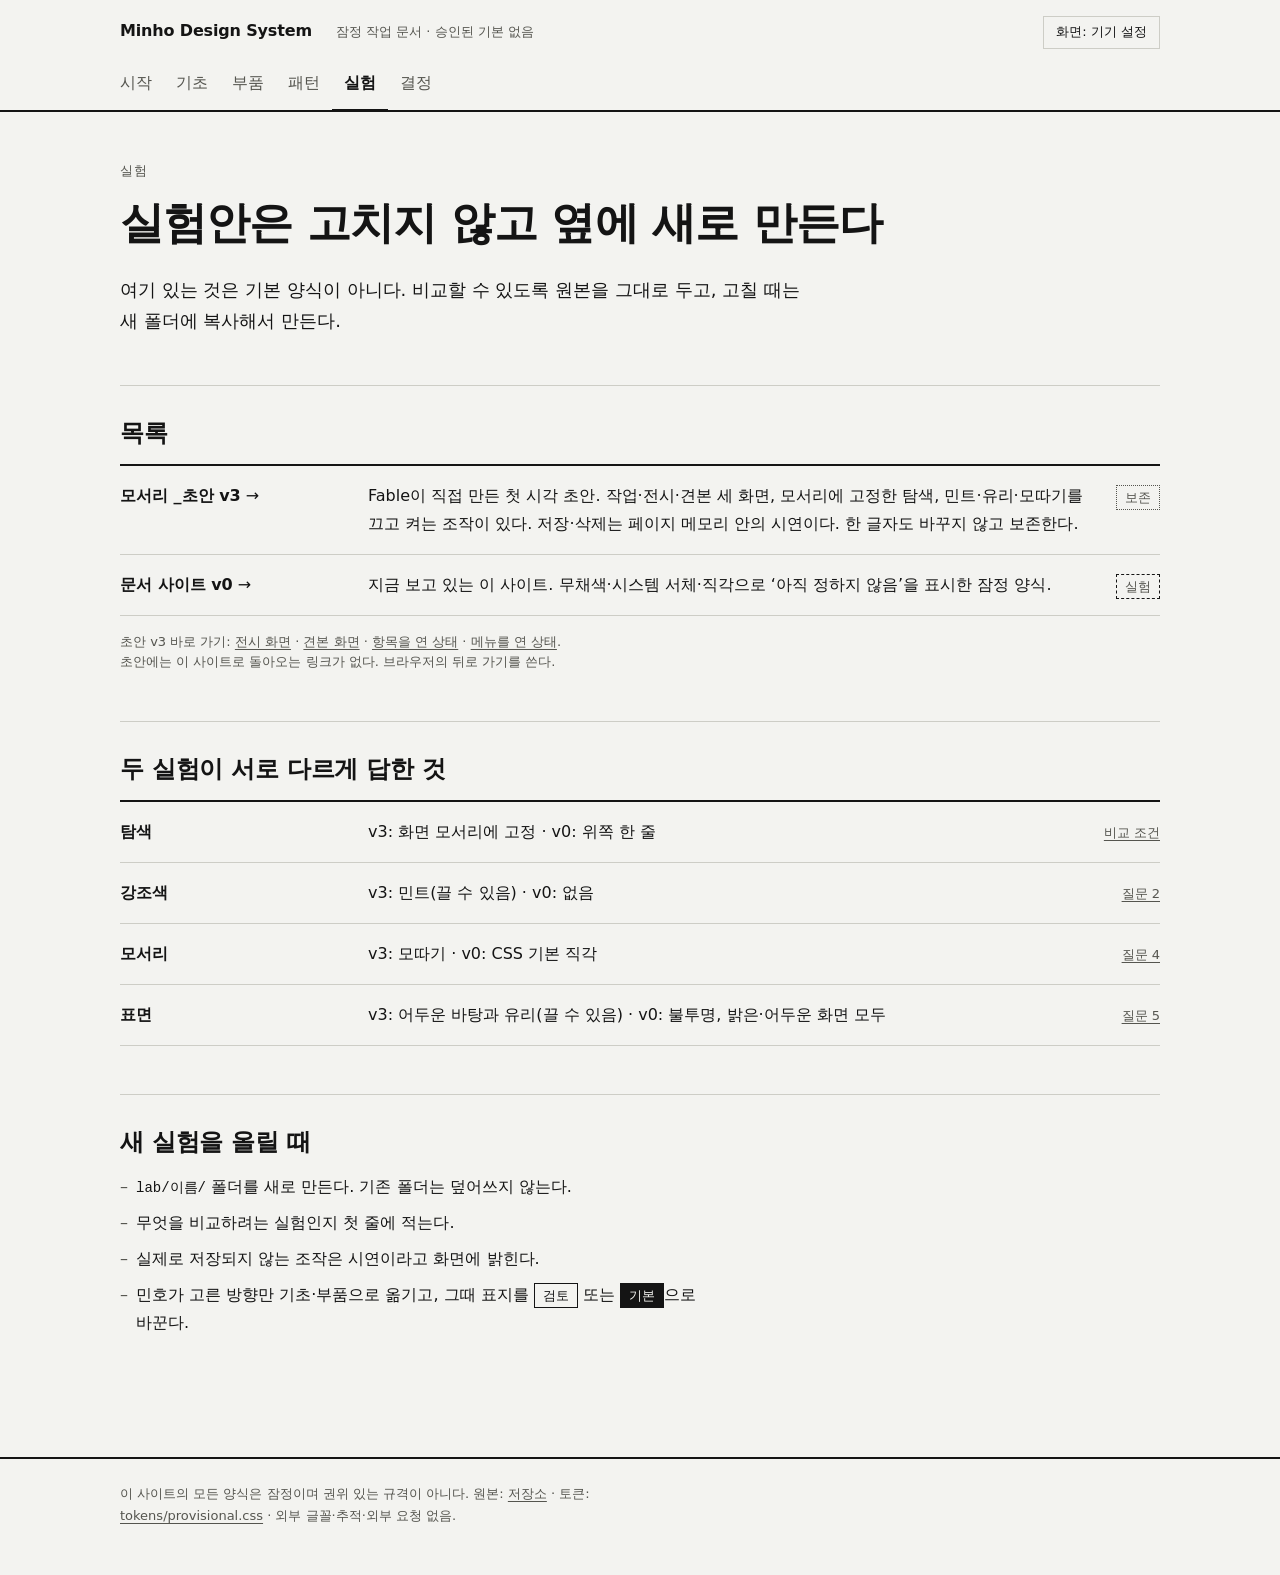
==== lab/index.html @ 37217872 "Add provisional documentation site foundation and Socratic decision questions Static HTML/CSS/JS sit" ====
<!doctype html>
<html lang="ko">
<head>
  <meta charset="utf-8">
  <meta name="viewport" content="width=device-width, initial-scale=1">
  <title>실험 · Minho Design System</title>
  <meta name="description" content="민호의 개인 디자인 시스템 작업장. 웹페이지 설계 논리를 잠정 토큰으로 직접 시험한다. 승인된 기본 양식 없음.">
  <meta name="robots" content="noindex">
  <link rel="stylesheet" href="../tokens/provisional.css">
  <link rel="stylesheet" href="../assets/site.css">
  <script>try{var t=localStorage.getItem('mds.theme');if(t)document.documentElement.setAttribute('data-theme',t)}catch(e){}</script>
</head>
<body>
  <a class="skip" href="#main">본문으로 건너뛰기</a>
  <header class="site-head">
    <div class="wrap">
      <a class="brand" href="../">Minho Design System</a>
      <span class="brand-note">잠정 작업 문서 · 승인된 기본 없음</span>
      <button type="button" class="theme-btn" data-theme-btn hidden>화면: 기기 설정</button>
      <nav class="site-nav" aria-label="주요 탐색">
        <ul>
          <li><a href="../">시작</a></li>
          <li><a href="../foundations/">기초</a></li>
          <li><a href="../components/">부품</a></li>
          <li><a href="../patterns/">패턴</a></li>
          <li><a href="../lab/" aria-current="page">실험</a></li>
          <li><a href="../decisions/">결정</a></li>
        </ul>
      </nav>
    </div>
  </header>
  <main id="main">
    <div class="wrap">
      <div class="page-head">
        <p class="eyebrow">실험</p>
        <h1>실험안은 고치지 않고 옆에 새로 만든다</h1>
        <p class="lead">여기 있는 것은 기본 양식이 아니다. 비교할 수 있도록 원본을 그대로 두고, 고칠 때는 새 폴더에 복사해서 만든다.</p>
      </div>

      <section aria-labelledby="h-list">
        <h2 id="h-list">목록</h2>
        <ul class="rows">
          <li><a class="k" href="fable-v3/">모서리 _초안 v3</a><span class="d">Fable이 직접 만든 첫 시각 초안. 작업·전시·견본 세 화면, 모서리에 고정한 탐색, 민트·유리·모따기를 끄고 켜는 조작이 있다. 저장·삭제는 페이지 메모리 안의 시연이다. 한 글자도 바꾸지 않고 보존한다.</span><span class="v"><span class="status" data-s="keep">보존</span></span></li>
          <li><a class="k" href="../">문서 사이트 v0</a><span class="d">지금 보고 있는 이 사이트. 무채색·시스템 서체·직각으로 ‘아직 정하지 않음’을 표시한 잠정 양식.</span><span class="v"><span class="status" data-s="lab">실험</span></span></li>
        </ul>
        <p class="note">초안 v3 바로 가기: <a href="fable-v3/#stage">전시 화면</a> · <a href="fable-v3/#spec">견본 화면</a> · <a href="fable-v3/#open">항목을 연 상태</a> · <a href="fable-v3/#menu">메뉴를 연 상태</a>. 초안에는 이 사이트로 돌아오는 링크가 없다. 브라우저의 뒤로 가기를 쓴다.</p>
      </section>

      <section aria-labelledby="h-diff">
        <h2 id="h-diff">두 실험이 서로 다르게 답한 것</h2>
        <ul class="rows">
          <li><span class="k">탐색</span><span class="d">v3: 화면 모서리에 고정 · v0: 위쪽 한 줄</span><span class="v"><a href="../patterns/#h-nav">비교 조건</a></span></li>
          <li><span class="k">강조색</span><span class="d">v3: 민트(끌 수 있음) · v0: 없음</span><span class="v"><a href="../decisions/#q2">질문 2</a></span></li>
          <li><span class="k">모서리</span><span class="d">v3: 모따기 · v0: CSS 기본 직각</span><span class="v"><a href="../decisions/#q4">질문 4</a></span></li>
          <li><span class="k">표면</span><span class="d">v3: 어두운 바탕과 유리(끌 수 있음) · v0: 불투명, 밝은·어두운 화면 모두</span><span class="v"><a href="../decisions/#q5">질문 5</a></span></li>
        </ul>
      </section>

      <section aria-labelledby="h-rule">
        <h2 id="h-rule">새 실험을 올릴 때</h2>
        <div class="prose"><ul>
          <li><code>lab/이름/</code> 폴더를 새로 만든다. 기존 폴더는 덮어쓰지 않는다.</li>
          <li>무엇을 비교하려는 실험인지 첫 줄에 적는다.</li>
          <li>실제로 저장되지 않는 조작은 시연이라고 화면에 밝힌다.</li>
          <li>민호가 고른 방향만 기초·부품으로 옮기고, 그때 표지를 <span class="status" data-s="review">검토</span> 또는 <span class="status" data-s="base">기본</span>으로 바꾼다.</li>
        </ul></div>
      </section>
    </div>
  </main>
  <footer class="site-foot">
    <div class="wrap">
      <p>이 사이트의 모든 양식은 잠정이며 권위 있는 규격이 아니다. 원본: <a href="https://github.com/smh2287/minho-design-system">저장소</a> · 토큰: <a href="../tokens/provisional.css">tokens/provisional.css</a> · 외부 글꼴·추적·외부 요청 없음.</p>
    </div>
  </footer>
  <script src="../assets/site.js"></script>
</body>
</html>
---- tokens/provisional.css ----
/* 잠정 토큰 — 상태: 실험. 승인된 값이 아니다.
   문서 사이트가 이 파일을 직접 읽는다. 값을 바꾸면 사이트 전체가 함께 바뀐다.
   역할 이름은 유지하고 값만 시험한다. 강조색·모서리 형태·서체는 아직 결정하지 않았다. */
:root {
  color-scheme: light dark;

  /* 색 역할 (밝은 화면) — 무채색만. 강조색 역할은 비워 둔다. */
  --c-bg: #f3f3f0;
  --c-surface: #ffffff;
  --c-text: #141414;
  --c-text-2: #55554f;
  --c-line: #cdcdc6;
  --c-line-strong: #141414;
  --c-hover: #e8e8e3;
  --c-focus: #141414;

  /* 글자 — 시스템 서체. 후보 서체(넓은 라틴 제목체·Montserrat)는 적용하지 않았다. */
  --font-sans: system-ui, -apple-system, "Segoe UI", "Apple SD Gothic Neo", "Malgun Gothic", "Noto Sans KR", "Noto Sans CJK KR", sans-serif;
  --font-mono: ui-monospace, "SFMono-Regular", Consolas, "Liberation Mono", monospace;
  --t-display: clamp(1.75rem, 1.1rem + 3.2vw, 2.75rem);
  --t-title: 1.5rem;
  --t-sub: 1.125rem;
  --t-body: 1rem;
  --t-label: 0.8125rem;
  --lh-tight: 1.25;
  --lh-body: 1.75;
  --w-regular: 400;
  --w-strong: 700;
  --measure: 38em;

  /* 간격 — 4px 기준 단계 */
  --s-1: 4px;
  --s-2: 8px;
  --s-3: 12px;
  --s-4: 16px;
  --s-5: 24px;
  --s-6: 32px;
  --s-7: 48px;
  --s-8: 72px;

  /* 선·형태 — 반경 0은 CSS 기본값이며 '직각으로 결정'했다는 뜻이 아니다. */
  --line: 1px;
  --line-strong: 2px;
  --radius: 0;
  --target: 44px;

  /* 움직임 — 상태 연결용 한 단계. reduced-motion에서는 0. */
  --dur: 120ms;
  --ease: cubic-bezier(0.2, 0, 0.2, 1);
}

@media (prefers-color-scheme: dark) {
  :root:not([data-theme="light"]) {
    --c-bg: #151515;
    --c-surface: #1d1d1c;
    --c-text: #ecece8;
    --c-text-2: #a6a69f;
    --c-line: #3b3b37;
    --c-line-strong: #ecece8;
    --c-hover: #272725;
    --c-focus: #ecece8;
  }
}
:root[data-theme="dark"] {
  color-scheme: dark;
  --c-bg: #151515;
  --c-surface: #1d1d1c;
  --c-text: #ecece8;
  --c-text-2: #a6a69f;
  --c-line: #3b3b37;
  --c-line-strong: #ecece8;
  --c-hover: #272725;
  --c-focus: #ecece8;
}
:root[data-theme="light"] { color-scheme: light; }

@media (prefers-reduced-motion: reduce) {
  :root { --dur: 0ms; }
}
---- assets/site.css ----
/* 문서 사이트 양식 — 상태: 실험. tokens/provisional.css의 역할 토큰만 사용한다. */
*, *::before, *::after { box-sizing: border-box; }
html { -webkit-text-size-adjust: 100%; scroll-padding-top: var(--s-6); }
body {
  margin: 0; background: var(--c-bg); color: var(--c-text);
  font: var(--w-regular) var(--t-body)/var(--lh-body) var(--font-sans);
  word-break: keep-all; overflow-wrap: anywhere;
}
h1, h2, h3, p, ul, ol, dl, dd, figure { margin: 0; padding: 0; }
ul, ol { list-style: none; }
a { color: inherit; text-decoration: underline; text-decoration-thickness: 1px; text-underline-offset: 0.2em; }
a:hover { text-decoration-thickness: 2px; }
:focus-visible { outline: var(--line-strong) solid var(--c-focus); outline-offset: 3px; }
button { font: inherit; color: inherit; }
code, .mono { font-family: var(--font-mono); font-size: 0.875em; }
[hidden] { display: none !important; }

.skip { position: absolute; left: var(--s-4); top: -100px; background: var(--c-text); color: var(--c-bg); padding: var(--s-2) var(--s-4); z-index: 10; }
.skip:focus { top: var(--s-2); }

/* 틀: 모든 구역이 같은 왼쪽 정렬축을 쓴다 */
.wrap { max-width: 68rem; margin: 0 auto; padding: 0 var(--s-5); }
@media (max-width: 480px) { .wrap { padding: 0 var(--s-4); } }

.site-head { border-bottom: var(--line-strong) solid var(--c-line-strong); }
.site-head .wrap { display: flex; flex-wrap: wrap; align-items: baseline; gap: var(--s-2) var(--s-5); padding-top: var(--s-4); padding-bottom: 0; }
.brand { font-weight: var(--w-strong); text-decoration: none; letter-spacing: -0.01em; }
.brand-note { font-size: var(--t-label); color: var(--c-text-2); margin-right: auto; }
.theme-btn { background: none; border: var(--line) solid var(--c-line); border-radius: var(--radius); font-size: var(--t-label); padding: var(--s-1) var(--s-3); min-height: 32px; cursor: pointer; }
.theme-btn:hover { background: var(--c-hover); }
.site-nav { flex-basis: 100%; margin: 0 calc(var(--s-3) * -1); }
.site-nav ul { display: flex; flex-wrap: wrap; }
.site-nav a { display: block; padding: var(--s-3); min-height: var(--target); text-decoration: none; color: var(--c-text-2); border-bottom: 3px solid transparent; margin-bottom: -2px; }
.site-nav a:hover { color: var(--c-text); background: var(--c-hover); }
.site-nav a[aria-current="page"] { color: var(--c-text); font-weight: var(--w-strong); border-bottom-color: var(--c-line-strong); }
.site-nav a:focus-visible { outline-offset: -3px; }

main { padding: var(--s-7) 0 var(--s-8); }
.page-head { padding-bottom: var(--s-7); }
.eyebrow { font-size: var(--t-label); color: var(--c-text-2); letter-spacing: 0.04em; margin-bottom: var(--s-3); }
h1 { font-size: var(--t-display); line-height: var(--lh-tight); font-weight: var(--w-strong); letter-spacing: -0.02em; max-width: 22em; text-wrap: balance; }
.lead { font-size: var(--t-sub); max-width: var(--measure); margin-top: var(--s-5); }
section { border-top: var(--line) solid var(--c-line); padding: var(--s-6) 0 var(--s-7); }
section > h2 { font-size: var(--t-title); line-height: var(--lh-tight); letter-spacing: -0.01em; margin-bottom: var(--s-4); display: flex; flex-wrap: wrap; align-items: center; gap: var(--s-3); }
h3 { font-size: var(--t-sub); line-height: var(--lh-tight); margin: var(--s-6) 0 var(--s-3); }
.prose > * + * { margin-top: var(--s-4); }
.prose, .prose p, p.note { max-width: var(--measure); }
.prose ul { list-style: none; }
.prose ul > li { padding-left: var(--s-4); position: relative; }
.prose ul > li::before { content: "–"; position: absolute; left: 0; color: var(--c-text-2); }
.prose ul > li + li { margin-top: var(--s-2); }
.note { color: var(--c-text-2); font-size: var(--t-label); line-height: 1.6; margin-top: var(--s-4); }
strong { font-weight: var(--w-strong); }

/* 상태 표지: 색이 아니라 선의 종류와 채움으로 구별 */
.status { display: inline-block; font-size: var(--t-label); font-weight: var(--w-regular); line-height: 1; padding: 5px var(--s-2); border: var(--line) solid var(--c-text); white-space: nowrap; letter-spacing: 0; vertical-align: middle; }
.status[data-s="lab"] { border-style: dashed; }
.status[data-s="base"] { background: var(--c-text); color: var(--c-bg); }
.status[data-s="keep"] { border-style: dotted; color: var(--c-text-2); border-color: var(--c-text-2); }

/* 정의 행: 이름 | 설명 | 값 */
.rows { border-top: var(--line-strong) solid var(--c-line-strong); }
.rows > li, .rows > div { display: grid; grid-template-columns: minmax(8rem, 14rem) 1fr auto; gap: var(--s-2) var(--s-5); padding: var(--s-4) 0; border-bottom: var(--line) solid var(--c-line); align-items: baseline; }
.rows .k { font-weight: var(--w-strong); }
.rows .v { color: var(--c-text-2); font-size: var(--t-label); text-align: right; }
.rows a.k { text-decoration: none; }
.rows a.k::after { content: " →"; font-weight: var(--w-regular); }
.rows a.k:hover { text-decoration: underline; text-decoration-thickness: 2px; }
@media (max-width: 640px) {
  .rows > li, .rows > div { grid-template-columns: 1fr auto; }
  .rows .d { grid-column: 1 / -1; grid-row: 2; }
}

/* 버튼 */
.btn { display: inline-flex; align-items: center; justify-content: center; min-height: var(--target); padding: 0 var(--s-5); border: var(--line-strong) solid var(--c-line-strong); border-radius: var(--radius); background: var(--c-text); color: var(--c-bg); font-weight: var(--w-strong); cursor: pointer; text-decoration: none; transition: background var(--dur) var(--ease); }
.btn:hover { background: var(--c-text-2); }
.btn.quiet { background: transparent; color: var(--c-text); border-width: var(--line); font-weight: var(--w-regular); }
.btn.quiet:hover { background: var(--c-hover); }
.btn[disabled] { opacity: 1; background: transparent; color: var(--c-text-2); border: var(--line) dashed var(--c-line); cursor: not-allowed; }
.btn-row { display: flex; flex-wrap: wrap; gap: var(--s-3); align-items: center; }

/* 선택 행 + 상세 패널 */
.md { display: grid; grid-template-columns: minmax(0, 5fr) minmax(0, 6fr); gap: var(--s-6); align-items: start; }
.sel-list { border-top: var(--line-strong) solid var(--c-line-strong); }
.sel-row { display: grid; grid-template-columns: var(--s-4) 1fr auto; gap: 0 var(--s-3); width: 100%; min-height: 56px; padding: var(--s-3) var(--s-3) var(--s-3) 0; text-align: left; background: none; border: 0; border-bottom: var(--line) solid var(--c-line); border-left: 4px solid transparent; border-radius: var(--radius); cursor: pointer; align-items: center; transition: background var(--dur) var(--ease); }
.sel-row .mark { grid-row: 1 / 3; text-align: center; visibility: hidden; }
.sel-row .name { font-weight: var(--w-regular); }
.sel-row .sub { grid-column: 2; font-size: var(--t-label); color: var(--c-text-2); line-height: 1.5; }
.sel-row .val { grid-row: 1 / 3; grid-column: 3; }
.sel-row:hover, .sel-row.is-hover { background: var(--c-hover); }
.sel-row:focus-visible, .sel-row.is-focus { outline: var(--line-strong) solid var(--c-focus); outline-offset: -2px; }
.sel-row[aria-current="true"], .sel-row.is-selected { border-left-color: var(--c-line-strong); background: var(--c-surface); }
.sel-row[aria-current="true"] .name, .sel-row.is-selected .name { font-weight: var(--w-strong); }
.sel-row[aria-current="true"] .mark, .sel-row.is-selected .mark { visibility: visible; }
.sel-row[disabled] { cursor: not-allowed; }
.sel-row[disabled] .name, .sel-row[disabled] .sub { color: var(--c-text-2); text-decoration: line-through; text-decoration-thickness: 1px; }
.sel-row[disabled]:hover { background: none; }

.detail { background: var(--c-surface); border: var(--line) solid var(--c-line); border-top: var(--line-strong) solid var(--c-line-strong); padding: var(--s-5); min-height: 16rem; }
.detail h3 { margin-top: 0; display: flex; flex-wrap: wrap; gap: var(--s-3); align-items: center; }
.detail h3:focus-visible { outline-offset: 4px; }
.detail dl { margin-top: var(--s-4); }
.detail dt { font-size: var(--t-label); color: var(--c-text-2); margin-top: var(--s-4); }
.detail .empty { color: var(--c-text-2); }
.detail .close-row { margin-top: var(--s-5); }
.detail-body { animation: enter var(--dur) var(--ease); }
@keyframes enter { from { opacity: 0; transform: translateY(4px); } }
@media (prefers-reduced-motion: reduce) { .detail-body { animation: none; } * { transition-duration: 0ms !important; } }

dialog.sheet { width: 100%; max-width: 100%; max-height: 85dvh; margin: auto 0 0; border: 0; border-top: var(--line-strong) solid var(--c-line-strong); padding: 0; background: var(--c-surface); color: var(--c-text); overflow: auto; }
dialog.sheet::backdrop { background: rgb(0 0 0 / 0.55); }
dialog.sheet .detail { border: 0; min-height: 0; }
@media (max-width: 760px) { .md { grid-template-columns: 1fr; } .md > .detail { display: none; } }

/* 견본 틀 */
.spec-grid { display: grid; grid-template-columns: repeat(3, minmax(0, 1fr)); gap: var(--s-4); margin-top: var(--s-5); }
@media (max-width: 860px) { .spec-grid { grid-template-columns: 1fr; } }
.spec { border: var(--line) solid var(--c-line); background: var(--c-surface); display: flex; flex-direction: column; min-width: 0; }
.spec > header { padding: var(--s-3) var(--s-4); border-bottom: var(--line) solid var(--c-line); font-weight: var(--w-strong); display: flex; gap: var(--s-2); align-items: baseline; }
.spec > header .tag { font-family: var(--font-mono); border: var(--line) solid var(--c-text); padding: 0 6px; font-size: var(--t-label); }
.spec .stage { padding: var(--s-5) var(--s-4); display: grid; gap: var(--s-4); overflow: hidden; }
.spec .cons { padding: var(--s-4); border-top: var(--line) solid var(--c-line); font-size: var(--t-label); line-height: 1.65; margin-top: auto; }
.spec .cons b { display: block; color: var(--c-text-2); font-weight: var(--w-regular); margin-top: var(--s-2); }
.spec .cons b:first-child { margin-top: 0; }
.cap { font-size: var(--t-label); color: var(--c-text-2); line-height: 1.5; }
.narrow { width: 232px; max-width: 100%; border: var(--line) dashed var(--c-line); padding: var(--s-2); overflow: hidden; white-space: nowrap; }

/* Q1 제목 견본 */
.tt { font-size: 1.75rem; line-height: 1.2; }
.tt.wide { text-transform: uppercase; letter-spacing: 0.2em; font-weight: 400; }
.tt.seg { font-weight: 300; letter-spacing: 0; }
.tt.seg b { font-weight: 800; }
.narrow .tt { font-size: 1.375rem; }

/* Q2 강조색 견본 — 민트는 포트폴리오 캡처에서 눈으로 옮긴 근사 후보값 */
.q2 { --mint: #1fe5c5; display: grid; grid-template-columns: 1fr 1fr; }
.q2 > div { padding: var(--s-4) var(--s-3); display: grid; gap: var(--s-2); font-size: var(--t-label); min-width: 0; }
.q2 .dk { background: #1e1f21; color: #ecece8; }
.q2 .lt { background: #ffffff; color: #141414; }
.q2 .h { font-size: 1.05rem; font-weight: 700; letter-spacing: 0.02em; }
.q2 .lk { text-decoration: underline; }
.q2 .rw { border-left: 4px solid currentColor; padding-left: var(--s-2); font-weight: 700; }
.q2.sig .h, .q2.both .h { color: var(--mint); }
.q2.act .lk, .q2.both .lk { color: var(--mint); }
.q2.act .rw, .q2.both .rw { border-left-color: var(--mint); }
.spec .stage.flush { padding: 0; gap: 0; }

/* Q4 모서리 견본 */
.q4 { display: grid; gap: var(--s-5); justify-items: start; }
.q4 .shape { min-height: var(--target); padding: 0 var(--s-5); display: inline-flex; align-items: center; background: var(--c-text); color: var(--c-bg); font-weight: var(--w-strong); }
.q4 .shape.ring { outline: var(--line-strong) solid var(--c-focus); outline-offset: 3px; }
.q4 .r6 { border-radius: 6px; }
.q4 .cut { clip-path: polygon(0 0, calc(100% - 12px) 0, 100% 12px, 100% 100%, 12px 100%, 0 calc(100% - 12px)); }

/* 기초 견본 */
.type-rows .sample { min-width: 0; }
.scale i { display: block; height: 12px; background: var(--c-text); }
.sw { display: inline-block; width: 2.5rem; height: 1.5rem; border: var(--line) solid var(--c-line-strong); vertical-align: middle; }
.state-grid { display: grid; grid-template-columns: repeat(auto-fit, minmax(13rem, 1fr)); gap: var(--s-4); margin-top: var(--s-4); }
.state-grid figcaption { font-size: var(--t-label); color: var(--c-text-2); margin-top: var(--s-2); line-height: 1.5; }
.state-grid .sel-row { border-top: var(--line) solid var(--c-line); pointer-events: none; }

/* 질문 */
.q { scroll-margin-top: var(--s-5); }
.q .num { font-family: var(--font-mono); font-size: var(--t-label); border: var(--line) solid var(--c-text); padding: 2px 6px; }
.q .first { font-size: var(--t-label); background: var(--c-text); color: var(--c-bg); padding: 3px var(--s-2); font-weight: var(--w-regular); }
.q .ask { font-size: var(--t-sub); font-weight: var(--w-strong); line-height: 1.5; max-width: 34em; border-left: 4px solid var(--c-line-strong); padding-left: var(--s-4); margin: var(--s-5) 0; }
.alts { margin-top: var(--s-5); }
.alts > div { grid-template-columns: 3rem minmax(8rem, 15rem) 1fr; }
.alts .tag { font-family: var(--font-mono); font-weight: var(--w-strong); }
@media (max-width: 640px) { .alts > div { grid-template-columns: 2rem 1fr; } .alts .d { grid-column: 2; grid-row: auto; } }
.memo { margin-top: var(--s-5); max-width: var(--measure); }
.memo label { display: block; font-size: var(--t-label); color: var(--c-text-2); margin-bottom: var(--s-2); }
.memo textarea { width: 100%; min-height: 5.5rem; font: inherit; color: inherit; background: var(--c-surface); border: var(--line) solid var(--c-line-strong); border-radius: var(--radius); padding: var(--s-3); resize: vertical; }
.live { font-size: var(--t-label); color: var(--c-text-2); min-height: 1.5em; margin-top: var(--s-2); }

.scroll-x { overflow-x: auto; max-width: 100%; }
.site-foot { border-top: var(--line-strong) solid var(--c-line-strong); padding: var(--s-5) 0 var(--s-7); font-size: var(--t-label); color: var(--c-text-2); line-height: 1.7; }
.site-foot p { max-width: var(--measure); }
@media (max-width: 480px) { .site-nav { margin: 0 calc(var(--s-2) * -1); } .site-nav a { padding: var(--s-3) var(--s-2); } }
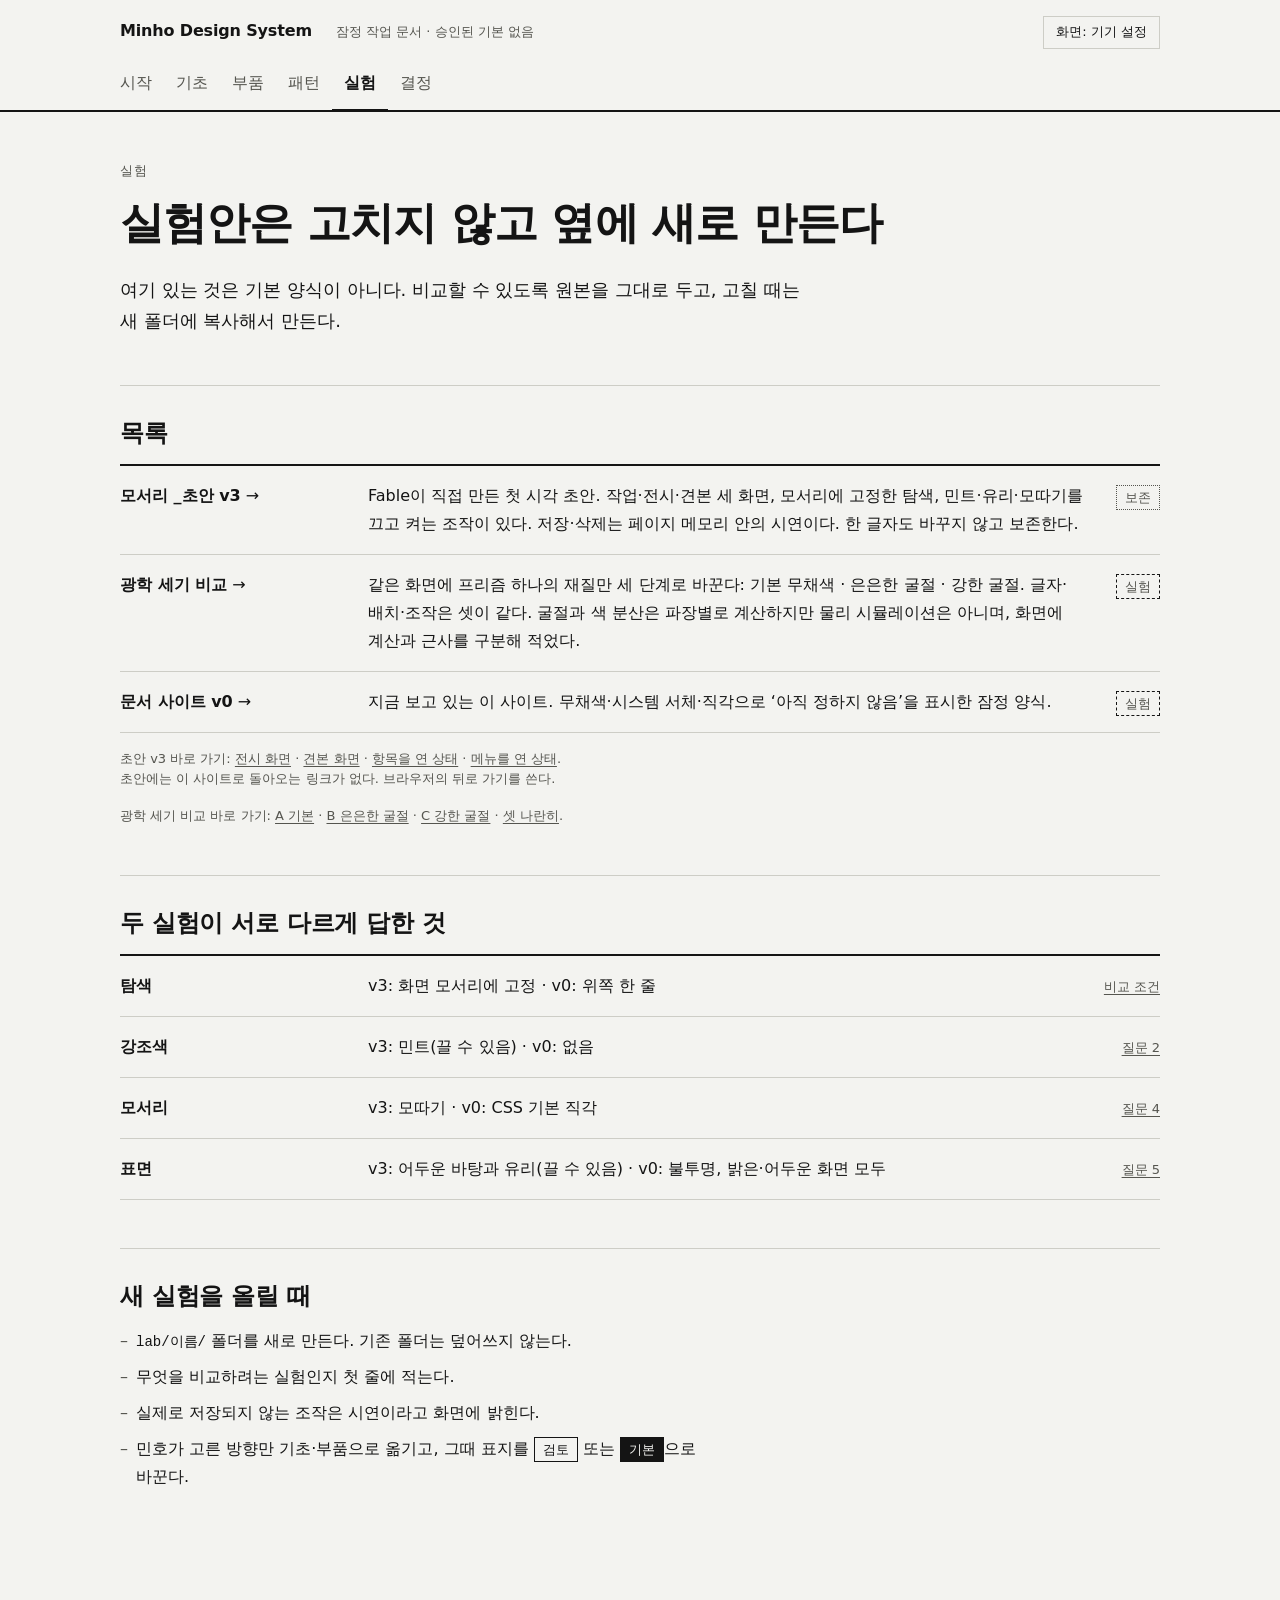
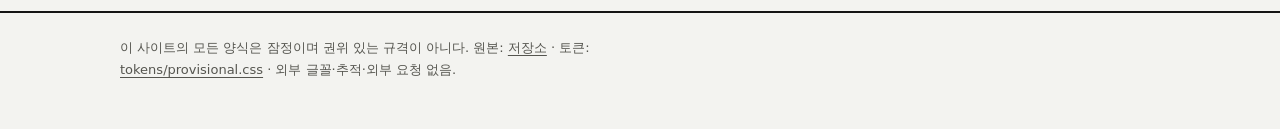
==== commit edab80bd: "Add optical intensity comparison lab (plain / subtle / strong refraction) and record stated preferen" ====
--- a/lab/index.html
+++ b/lab/index.html
@@ -41,9 +41,11 @@
         <h2 id="h-list">목록</h2>
         <ul class="rows">
           <li><a class="k" href="fable-v3/">모서리 _초안 v3</a><span class="d">Fable이 직접 만든 첫 시각 초안. 작업·전시·견본 세 화면, 모서리에 고정한 탐색, 민트·유리·모따기를 끄고 켜는 조작이 있다. 저장·삭제는 페이지 메모리 안의 시연이다. 한 글자도 바꾸지 않고 보존한다.</span><span class="v"><span class="status" data-s="keep">보존</span></span></li>
+          <li><a class="k" href="optical-compare/">광학 세기 비교</a><span class="d">같은 화면에 프리즘 하나의 재질만 세 단계로 바꾼다: 기본 무채색 · 은은한 굴절 · 강한 굴절. 글자·배치·조작은 셋이 같다. 굴절과 색 분산은 파장별로 계산하지만 물리 시뮬레이션은 아니며, 화면에 계산과 근사를 구분해 적었다.</span><span class="v"><span class="status" data-s="lab">실험</span></span></li>
           <li><a class="k" href="../">문서 사이트 v0</a><span class="d">지금 보고 있는 이 사이트. 무채색·시스템 서체·직각으로 ‘아직 정하지 않음’을 표시한 잠정 양식.</span><span class="v"><span class="status" data-s="lab">실험</span></span></li>
         </ul>
         <p class="note">초안 v3 바로 가기: <a href="fable-v3/#stage">전시 화면</a> · <a href="fable-v3/#spec">견본 화면</a> · <a href="fable-v3/#open">항목을 연 상태</a> · <a href="fable-v3/#menu">메뉴를 연 상태</a>. 초안에는 이 사이트로 돌아오는 링크가 없다. 브라우저의 뒤로 가기를 쓴다.</p>
+        <p class="note">광학 세기 비교 바로 가기: <a href="optical-compare/#a">A 기본</a> · <a href="optical-compare/#b">B 은은한 굴절</a> · <a href="optical-compare/#c">C 강한 굴절</a> · <a href="optical-compare/#all">셋 나란히</a>.</p>
       </section>
 
       <section aria-labelledby="h-diff">
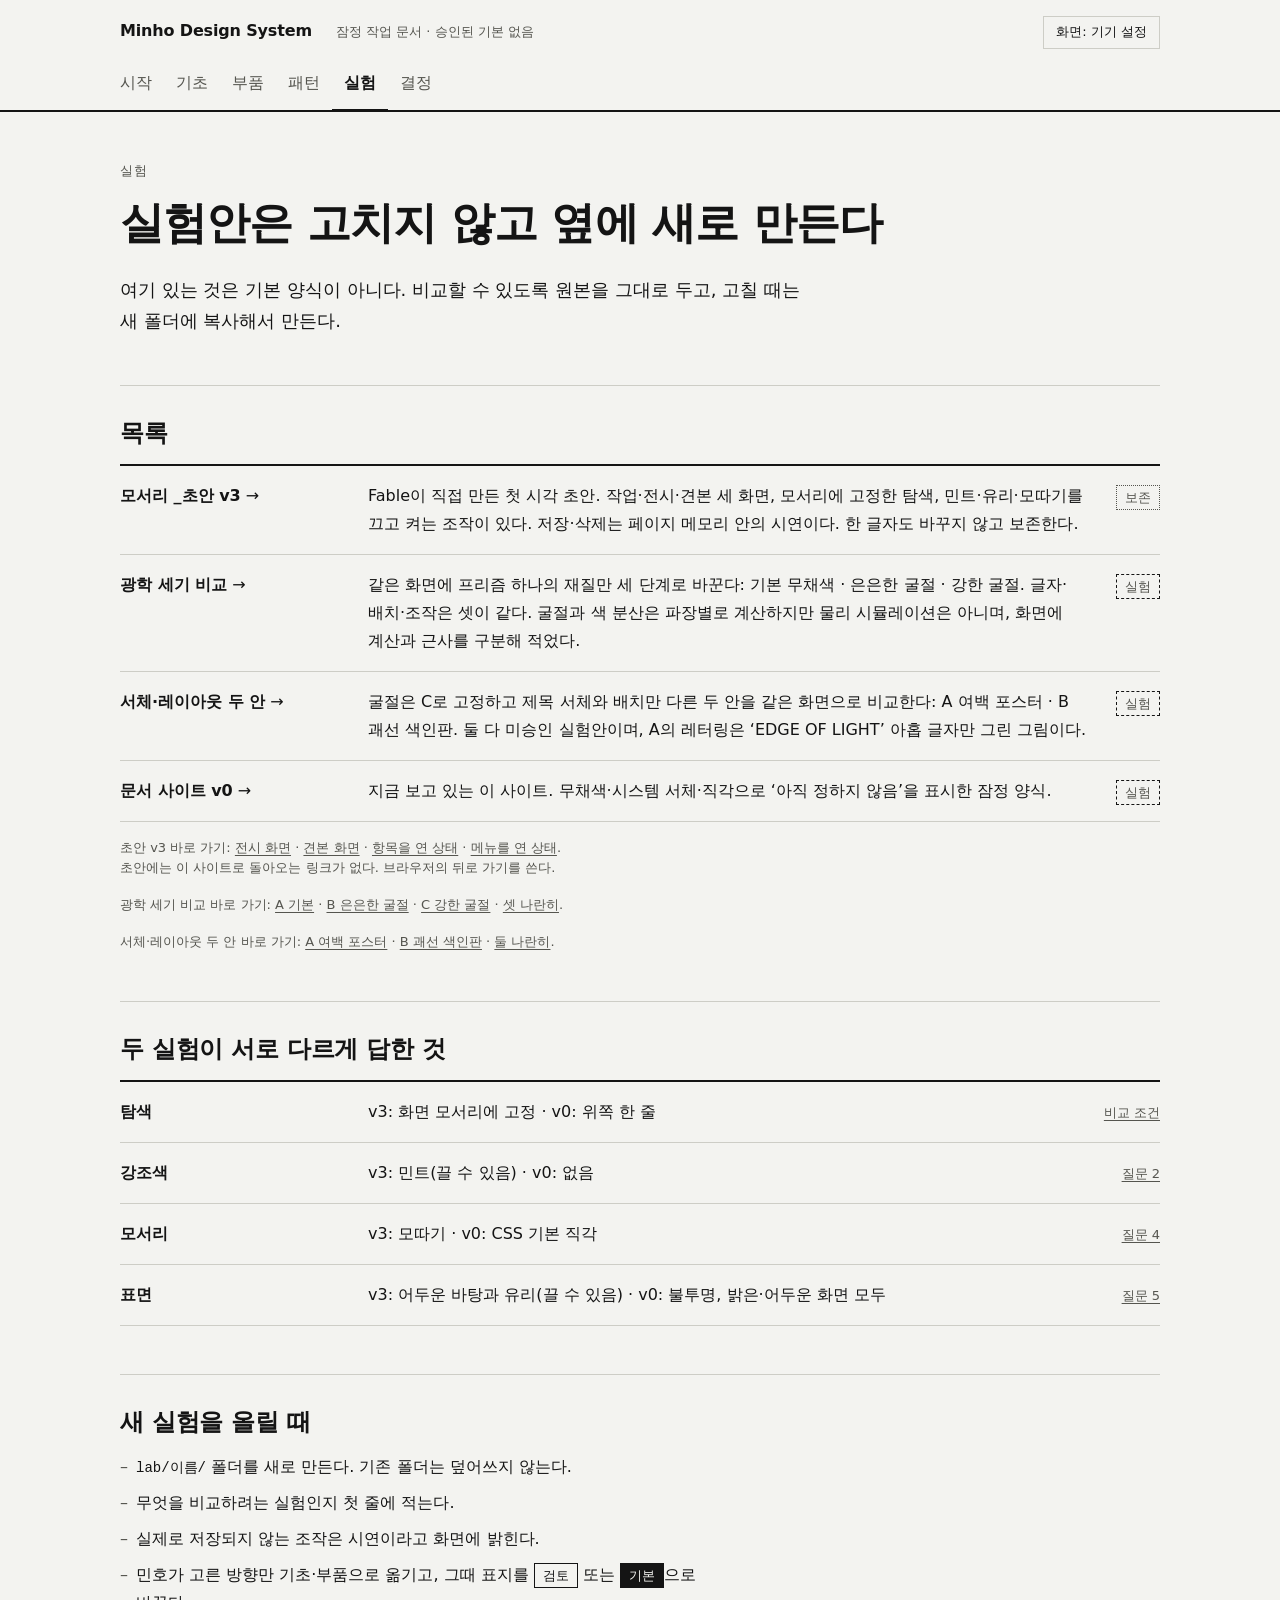
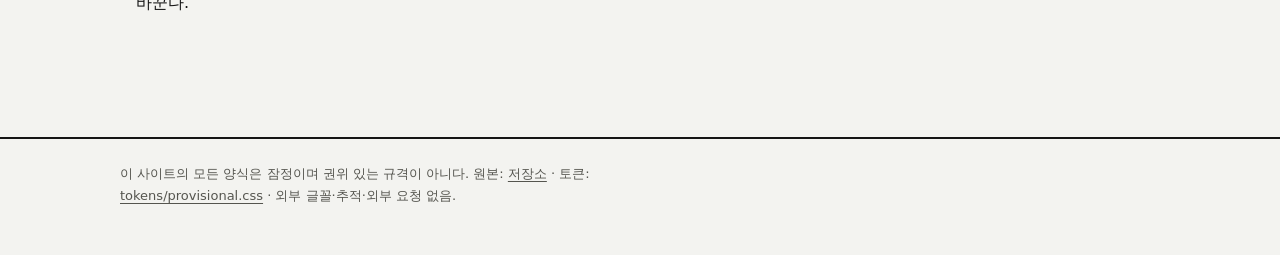
==== commit 01fa5056: "Link composition lab from lab index" ====
--- a/lab/index.html
+++ b/lab/index.html
@@ -42,10 +42,12 @@
         <ul class="rows">
           <li><a class="k" href="fable-v3/">모서리 _초안 v3</a><span class="d">Fable이 직접 만든 첫 시각 초안. 작업·전시·견본 세 화면, 모서리에 고정한 탐색, 민트·유리·모따기를 끄고 켜는 조작이 있다. 저장·삭제는 페이지 메모리 안의 시연이다. 한 글자도 바꾸지 않고 보존한다.</span><span class="v"><span class="status" data-s="keep">보존</span></span></li>
           <li><a class="k" href="optical-compare/">광학 세기 비교</a><span class="d">같은 화면에 프리즘 하나의 재질만 세 단계로 바꾼다: 기본 무채색 · 은은한 굴절 · 강한 굴절. 글자·배치·조작은 셋이 같다. 굴절과 색 분산은 파장별로 계산하지만 물리 시뮬레이션은 아니며, 화면에 계산과 근사를 구분해 적었다.</span><span class="v"><span class="status" data-s="lab">실험</span></span></li>
+          <li><a class="k" href="composition/">서체·레이아웃 두 안</a><span class="d">굴절은 C로 고정하고 제목 서체와 배치만 다른 두 안을 같은 화면으로 비교한다: A 여백 포스터 · B 괘선 색인판. 둘 다 미승인 실험안이며, A의 레터링은 &lsquo;EDGE OF LIGHT&rsquo; 아홉 글자만 그린 그림이다.</span><span class="v"><span class="status" data-s="lab">실험</span></span></li>
           <li><a class="k" href="../">문서 사이트 v0</a><span class="d">지금 보고 있는 이 사이트. 무채색·시스템 서체·직각으로 ‘아직 정하지 않음’을 표시한 잠정 양식.</span><span class="v"><span class="status" data-s="lab">실험</span></span></li>
         </ul>
         <p class="note">초안 v3 바로 가기: <a href="fable-v3/#stage">전시 화면</a> · <a href="fable-v3/#spec">견본 화면</a> · <a href="fable-v3/#open">항목을 연 상태</a> · <a href="fable-v3/#menu">메뉴를 연 상태</a>. 초안에는 이 사이트로 돌아오는 링크가 없다. 브라우저의 뒤로 가기를 쓴다.</p>
         <p class="note">광학 세기 비교 바로 가기: <a href="optical-compare/#a">A 기본</a> · <a href="optical-compare/#b">B 은은한 굴절</a> · <a href="optical-compare/#c">C 강한 굴절</a> · <a href="optical-compare/#all">셋 나란히</a>.</p>
+        <p class="note">서체·레이아웃 두 안 바로 가기: <a href="composition/#a">A 여백 포스터</a> · <a href="composition/#b">B 괘선 색인판</a> · <a href="composition/#all">둘 나란히</a>.</p>
       </section>
 
       <section aria-labelledby="h-diff">
